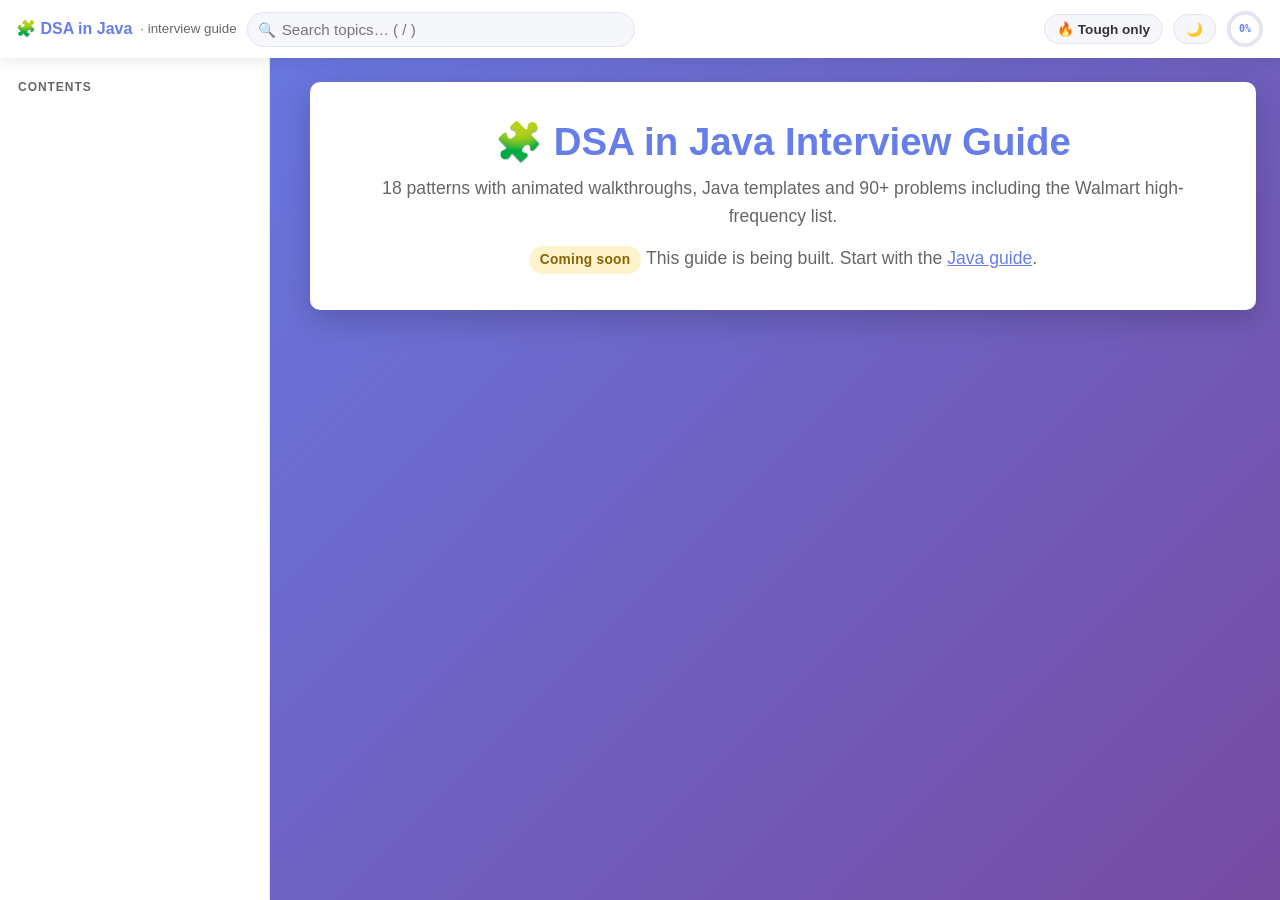
==== dsa.html @ 769eff04 "Add guide engine, design system, hub and Java skeleton Co-Authored-By: Claude Fable 5 <noreply@anthr" ====
<!DOCTYPE html>
<html lang="en">
<head>
<meta charset="UTF-8">
<meta name="viewport" content="width=device-width, initial-scale=1.0">
<title>DSA in Java Interview Guide</title>
<link rel="icon" href="data:image/svg+xml,<svg xmlns='http://www.w3.org/2000/svg' viewBox='0 0 100 100'><text y='.9em' font-size='90'>🧩</text></svg>">
<link rel="stylesheet" href="assets/guide.css">
</head>
<body data-guide="dsa" class="has-sidebar">
<header class="topbar">
  <button id="menu-btn" class="tb-btn menu-btn" type="button" aria-label="Menu">☰</button>
  <a class="brand" href="index.html">🧩 DSA in Java <small>· interview guide</small></a>
  <div class="search"><input id="search" type="search" placeholder="Search topics… ( / )" aria-label="Search"></div>
  <span class="spacer"></span>
  <button id="tough-btn" class="tb-btn tough" type="button" aria-pressed="false" title="Show only Tough topics (t)">🔥 <span class="txt">Tough only</span></button>
  <button id="theme-btn" class="tb-btn" type="button" aria-label="Toggle dark mode">🌙</button>
  <span class="ring-wrap" title="Guide progress"></span>
</header>
<aside class="sidebar"><nav class="toc" aria-label="Table of contents"></nav></aside>
<main class="container">
  <header class="hero">
    <h1>🧩 DSA in Java Interview Guide</h1>
    <p>18 patterns with animated walkthroughs, Java templates and 90+ problems including the Walmart high-frequency list.</p>
    <p style="margin-top:14px"><span class="badge badge-tool">Coming soon</span> This guide is being built. Start with the <a href="java.html">Java guide</a>.</p>
  </header>
</main>
<button class="back-to-top" type="button" aria-label="Back to top">↑</button>
<script src="assets/highlight.js"></script>
<script src="assets/guide.js"></script>
</body>
</html>
---- assets/guide.css ----
/* ==========================================================================
   Interview Prep Guides — shared design system
   Tokens → layout → components → animation fx → dark mode → print
   ========================================================================== */

:root {
  --brand: #667eea;
  --brand2: #764ba2;
  --brand-soft: #f8f9ff;
  --brand-soft2: #eef0ff;
  --bg-grad: linear-gradient(135deg, #667eea 0%, #764ba2 100%);
  --card: #ffffff;
  --card-alt: #f6f7fb;
  --text: #333333;
  --muted: #666666;
  --rule: #e2e5ef;
  --code-bg: #1e1e2e;
  --code-text: #e6e6f0;
  --tough: #e53e3e;
  --tough-soft: #fff5f5;
  --important: #dd6b20;
  --important-soft: #fffaf0;
  --core: #38a169;
  --core-soft: #f0fff4;
  --info: #17a2b8;
  --info-soft: #e8f4f8;
  --warn: #b7791f;
  --warn-soft: #fffbea;
  --shadow: 0 10px 30px rgba(0, 0, 0, 0.18);
  --shadow-sm: 0 4px 12px rgba(0, 0, 0, 0.08);
  --radius: 10px;
  --sidebar-w: 270px;
  --topbar-h: 58px;
  --anim-ms: 350ms;
  --font: 'Segoe UI', -apple-system, BlinkMacSystemFont, Tahoma, Geneva, Verdana, sans-serif;
  --mono: 'JetBrains Mono', 'SF Mono', Menlo, Consolas, monospace;
}

html[data-theme="dark"] {
  --brand-soft: #262a40;
  --brand-soft2: #2d3150;
  --bg-grad: linear-gradient(135deg, #2b2f5a 0%, #3a2452 100%);
  --card: #1f2233;
  --card-alt: #262a3d;
  --text: #e6e6f0;
  --muted: #a8adc4;
  --rule: #363a52;
  --code-bg: #12131c;
  --tough-soft: #3a2224;
  --important-soft: #3a2d1e;
  --core-soft: #1e3328;
  --info-soft: #1d2f36;
  --warn-soft: #36301b;
  --shadow: 0 10px 30px rgba(0, 0, 0, 0.5);
  --shadow-sm: 0 4px 12px rgba(0, 0, 0, 0.35);
}

* { margin: 0; padding: 0; box-sizing: border-box; }
html { scroll-behavior: smooth; scroll-padding-top: calc(var(--topbar-h) + 16px); }
body {
  font-family: var(--font);
  background: var(--bg-grad);
  background-attachment: fixed;
  color: var(--text);
  line-height: 1.6;
  min-height: 100vh;
}
a { color: var(--brand); }
h1, h2, h3, h4 { line-height: 1.25; }
code, pre, kbd { font-family: var(--mono); }
button { font-family: inherit; cursor: pointer; }
:focus-visible { outline: 3px solid #ffc220; outline-offset: 2px; }

/* --------------------------------------------------------------------------
   Layout
   -------------------------------------------------------------------------- */
.topbar {
  position: fixed; inset: 0 0 auto 0; height: var(--topbar-h); z-index: 50;
  display: flex; align-items: center; gap: 10px; padding: 0 16px;
  background: var(--card); box-shadow: var(--shadow-sm);
}
.topbar .brand { display: flex; align-items: center; gap: 8px; font-weight: 700; color: var(--brand); text-decoration: none; white-space: nowrap; }
.topbar .brand small { color: var(--muted); font-weight: 500; }
.topbar .search { flex: 1; max-width: 420px; position: relative; }
.topbar .search input {
  width: 100%; padding: 8px 12px 8px 34px; border: 1px solid var(--rule); border-radius: 20px;
  background: var(--card-alt); color: var(--text); font-size: 0.95em;
}
.topbar .search::before { content: "🔍"; position: absolute; left: 11px; top: 7px; font-size: 0.9em; opacity: 0.7; }
.topbar .spacer { flex: 1; }
.tb-btn {
  border: 1px solid var(--rule); background: var(--card-alt); color: var(--text);
  padding: 6px 12px; border-radius: 20px; font-size: 0.85em; font-weight: 600; white-space: nowrap;
  transition: all .2s;
}
.tb-btn:hover { border-color: var(--brand); color: var(--brand); }
.tb-btn[aria-pressed="true"] { background: var(--brand); border-color: var(--brand); color: #fff; }
.tb-btn.tough[aria-pressed="true"] { background: var(--tough); border-color: var(--tough); }
.menu-btn { display: none; }

.sidebar {
  position: fixed; top: var(--topbar-h); left: 0; bottom: 0; width: var(--sidebar-w); z-index: 40;
  background: var(--card); border-right: 1px solid var(--rule); overflow-y: auto; padding: 16px 0 40px;
}
.toc h4 { padding: 6px 18px; font-size: .75em; letter-spacing: .08em; text-transform: uppercase; color: var(--muted); }
.toc ul { list-style: none; }
.toc > ul > li > a { font-weight: 600; }
.toc a {
  display: flex; align-items: center; gap: 8px; padding: 6px 18px; color: var(--text); text-decoration: none;
  font-size: .9em; border-left: 3px solid transparent; transition: all .15s;
}
.toc ul ul a { padding-left: 32px; font-size: .84em; color: var(--muted); }
.toc a:hover { background: var(--brand-soft); color: var(--brand); }
.toc a.active { border-left-color: var(--brand); color: var(--brand); background: var(--brand-soft); }
.toc a .dot { width: 7px; height: 7px; border-radius: 50%; background: var(--tough); flex: none; }
.toc a .tick { display: none; margin-left: auto; color: var(--core); font-size: .85em; }
.toc a.done .tick { display: inline; }
.toc a.done { text-decoration: line-through; opacity: .7; }

.container { max-width: 1100px; margin: 0 auto; padding: calc(var(--topbar-h) + 24px) 24px 60px; }
body.has-sidebar .container { margin-left: var(--sidebar-w); max-width: calc(1100px + var(--sidebar-w)); padding-left: 40px; }

header.hero, .section, .panel {
  background: var(--card); padding: 36px 40px; border-radius: var(--radius);
  margin-bottom: 28px; box-shadow: var(--shadow);
}
header.hero { text-align: center; }
header.hero h1 { color: var(--brand); font-size: 2.4em; margin-bottom: 8px; }
header.hero p { color: var(--muted); font-size: 1.1em; }
header.hero .hero-meta { display: flex; justify-content: center; gap: 20px; flex-wrap: wrap; margin-top: 18px; font-size: .9em; color: var(--muted); }
header.hero .legend { display: inline-flex; gap: 8px; align-items: center; }

.section > h2 { color: var(--brand); border-bottom: 3px solid var(--brand); padding-bottom: 12px; margin-bottom: 8px; font-size: 1.7em; display: flex; align-items: center; gap: 12px; flex-wrap: wrap; }
.section > h2 .count { margin-left: auto; font-size: .55em; font-weight: 500; color: var(--muted); }
.section > .intro { color: var(--muted); margin-bottom: 26px; font-size: 1.02em; }
.section-empty { display: none; color: var(--muted); font-style: italic; padding: 12px 0; }
.section.is-empty .section-empty { display: block; }

/* --------------------------------------------------------------------------
   Badges, notes, callouts, tables
   -------------------------------------------------------------------------- */
.badge { display: inline-block; padding: 3px 11px; border-radius: 20px; font-size: .78em; font-weight: 700; letter-spacing: .02em; white-space: nowrap; }
.badge-tough { background: var(--tough); color: #fff; }
.badge-important { background: var(--important); color: #fff; }
.badge-core { background: var(--core); color: #fff; }
.badge-concept { background: #e7f3ff; color: #0056b3; }
.badge-tool { background: #fff3cd; color: #856404; }
.badge-pattern { background: #e2e3e5; color: #383d41; }
.badge-code { background: #e9e3ff; color: #4b2ca3; }
.badge-easy { background: #d4f5e3; color: #1f7a4d; }
.badge-medium { background: #fdebc8; color: #8a5a00; }
.badge-hard { background: #fbd5d5; color: #b3261e; }
html[data-theme="dark"] .badge-concept { background: #1e3a5c; color: #9cc8ff; }
html[data-theme="dark"] .badge-tool { background: #4a3d12; color: #ffd870; }
html[data-theme="dark"] .badge-pattern { background: #3a3d45; color: #d0d3da; }
html[data-theme="dark"] .badge-code { background: #322a5a; color: #c9b8ff; }
html[data-theme="dark"] .badge-easy { background: #1e4030; color: #7fdcaa; }
html[data-theme="dark"] .badge-medium { background: #4a3a15; color: #ffcf70; }
html[data-theme="dark"] .badge-hard { background: #4a2020; color: #ff9a9a; }
.stars { color: #f6ad3c; letter-spacing: 1px; font-size: .85em; }
.stars .off { color: var(--rule); }

.example, .note, .why, .pitfalls, .followups, .explain {
  padding: 14px 16px; margin: 16px 0; border-radius: 6px; border-left: 4px solid var(--info); background: var(--info-soft);
}
.example strong { color: var(--info); }
.why { border-left-color: var(--brand2); background: var(--brand-soft); }
.why b { color: var(--brand2); }
.note-version { border-left-color: var(--warn); background: var(--warn-soft); }
.note-next { border-left-color: var(--core); background: var(--core-soft); }
.pitfalls { border-left-color: var(--tough); background: var(--tough-soft); }
.followups { border-left-color: var(--important); background: var(--important-soft); }
.pitfalls h4, .followups h4, .note h4 { margin-bottom: 6px; font-size: .95em; }
.pitfalls ul, .followups ul, .note ul, .example ul, .explanation ul { padding-left: 22px; margin: 6px 0; }
.explanation { color: var(--text); font-size: 1.03em; line-height: 1.75; margin: 12px 0; }
.explanation p + p { margin-top: 10px; }
.analogy { font-style: italic; color: var(--muted); }
.kv { display: grid; grid-template-columns: max-content 1fr; gap: 6px 14px; margin: 12px 0; font-size: .95em; }
.kv b { color: var(--brand); }

.pro-list, .con-list { list-style: none; padding-left: 4px; margin: 8px 0; }
.pro-list li::before { content: "✓ "; color: var(--core); font-weight: 700; }
.con-list li::before { content: "✗ "; color: var(--tough); font-weight: 700; }
.pros { color: var(--core); font-weight: 700; margin-top: 10px; }
.cons { color: var(--tough); font-weight: 700; margin-top: 10px; }

.tools-comparison { margin: 16px 0; overflow-x: auto; }
.tools-comparison table, table.cmp { width: 100%; border-collapse: collapse; font-size: .93em; }
.tools-comparison th, table.cmp th { background: var(--brand); color: #fff; padding: 10px 12px; text-align: left; font-weight: 600; }
.tools-comparison td, table.cmp td { padding: 9px 12px; border-bottom: 1px solid var(--rule); vertical-align: top; }
.tools-comparison tr:hover td, table.cmp tr:hover td { background: var(--brand-soft); }
table.cmp code, .tools-comparison code { font-size: .9em; background: var(--card-alt); padding: 1px 5px; border-radius: 3px; }

kbd { background: var(--card-alt); border: 1px solid var(--rule); border-bottom-width: 2px; border-radius: 4px; padding: 1px 6px; font-size: .85em; }
p code, li code, td code, .explanation code { background: var(--card-alt); padding: 1px 5px; border-radius: 3px; font-size: .9em; }

/* --------------------------------------------------------------------------
   Term card v2
   -------------------------------------------------------------------------- */
.term-card {
  margin-bottom: 18px; border-left: 4px solid var(--brand); background: var(--brand-soft);
  border-radius: 6px; transition: box-shadow .25s, background .25s;
}
.term-card:hover { box-shadow: 0 5px 15px rgba(102, 126, 234, .15); }
.term-card[data-level="tough"] { border-left: 5px solid var(--tough); }
.term-card[data-level="tough"] > .term-head { background: linear-gradient(90deg, var(--tough-soft), transparent 60%); }
.term-card[data-level="important"] { border-left-color: var(--important); }
.term-head {
  display: flex; align-items: center; gap: 10px; flex-wrap: wrap; padding: 16px 20px; cursor: pointer; user-select: none;
  border-radius: 0 6px 6px 0;
}
.term-head h3 { color: var(--brand); font-size: 1.15em; margin-right: auto; }
.term-card[data-level="tough"] .term-head h3 { color: var(--tough); }
.term-head .toggle { font-size: 1.2em; color: var(--brand); transition: transform var(--anim-ms); }
.term-card.open .term-head .toggle { transform: rotate(180deg); }
.term-head .done { display: inline-flex; align-items: center; gap: 5px; font-size: .8em; color: var(--muted); cursor: pointer; }
.term-body { max-height: 0; overflow: hidden; transition: max-height var(--anim-ms) ease; }
.term-card.open .term-body { overflow: visible; }
.term-body > .inner { padding: 4px 22px 22px; }
.term-card.is-hidden { display: none; }

/* --------------------------------------------------------------------------
   Code blocks + highlighting
   -------------------------------------------------------------------------- */
pre.code {
  position: relative; background: var(--code-bg); color: var(--code-text); padding: 16px 18px; border-radius: 8px;
  overflow-x: auto; font-size: .87em; line-height: 1.55; margin: 14px 0; tab-size: 4;
}
pre.code code { font-family: var(--mono); }
pre.code .copy {
  position: absolute; top: 8px; right: 8px; background: rgba(255, 255, 255, .1); color: #ccd; border: 0; border-radius: 4px;
  padding: 3px 9px; font-size: .78em; opacity: 0; transition: opacity .2s;
}
pre.code:hover .copy, pre.code .copy:focus { opacity: 1; }
pre.code .copy.ok { background: var(--core); color: #fff; }
.tk-kw { color: #c792ea; font-weight: 600; }
.tk-ty { color: #82aaff; }
.tk-str { color: #c3e88d; }
.tk-cm { color: #7a7f9a; font-style: italic; }
.tk-an { color: #ffcb6b; }
.tk-num { color: #f78c6c; }
.tk-fn { color: #82d9f5; }
pre.code mark { background: #4b3a13; color: #ffd166; padding: 0 3px; border-radius: 2px; }
pre.code .ln { display: block; padding: 0 6px; margin: 0 -6px; border-left: 3px solid transparent; transition: background .25s; }
pre.code .ln.is-active { background: rgba(102, 126, 234, .25); border-left-color: var(--brand); }
pre.code .ln.is-dim { opacity: .45; }

/* --------------------------------------------------------------------------
   Animation figure
   -------------------------------------------------------------------------- */
.anim { margin: 18px 0; background: var(--card-alt); border: 1px solid var(--rule); border-radius: 8px; overflow: hidden; }
.anim:focus-within, .anim:focus { border-color: var(--brand); }
.anim svg { display: block; width: 100%; height: auto; max-height: 460px; }
.anim svg text { font-family: var(--font); fill: var(--text); }
.anim svg .lbl-light { fill: #fff; }
.anim svg .lbl-muted { fill: var(--muted); }
.anim svg .box { fill: var(--brand); stroke: none; }
.anim svg .box2 { fill: var(--brand2); }
.anim svg .box-ok { fill: #28a745; }
.anim svg .box-bad { fill: #dc3545; }
.anim svg .box-warn { fill: #f0ad1e; }
.anim svg .box-off { fill: #bfc4d6; }
.anim svg .wire { stroke: var(--muted); stroke-width: 2; fill: none; }
.anim svg .wire-ok { stroke: #28a745; stroke-width: 2.5; fill: none; }
.anim svg .wire-bad { stroke: #dc3545; stroke-width: 2.5; fill: none; }
.anim svg .wire-brand { stroke: var(--brand); stroke-width: 2.5; fill: none; }
.anim svg .cell { fill: var(--card); stroke: var(--muted); stroke-width: 1.5; }
.anim svg .cell-hi { fill: #ffe9a8; stroke: #d9a300; stroke-width: 2; }
.anim svg .cell-ok { fill: #c9f2d9; stroke: #28a745; stroke-width: 2; }
.anim svg .cell-bad { fill: #f9d0d0; stroke: #dc3545; stroke-width: 2; }
html[data-theme="dark"] .anim svg .cell-hi { fill: #5a4a10; }
html[data-theme="dark"] .anim svg .cell-ok { fill: #1f4a30; }
html[data-theme="dark"] .anim svg .cell-bad { fill: #4a2020; }

.anim [data-step] { transition: opacity var(--anim-ms) ease, transform var(--anim-ms) ease; }
.anim [data-step].is-off { opacity: 0; pointer-events: none; }
.anim [data-step].is-on { opacity: 1; }
.anim [data-fx="slide-x"].is-off { transform: translateX(-24px); }
.anim [data-fx="slide-y"].is-off { transform: translateY(-16px); }
.anim [data-fx="pulse"].is-on { animation: anim-pulse .9s ease-in-out 2; transform-box: fill-box; transform-origin: center; }
.anim [data-fx="highlight"].is-on { animation: anim-flash 1.2s ease-in-out 1; }
.anim [data-fx="draw"] { stroke-dasharray: 1000; stroke-dashoffset: 1000; transition: stroke-dashoffset .8s ease, opacity .1s; }
.anim [data-fx="draw"].is-on { stroke-dashoffset: 0; }
.anim [data-move] { transition: transform .55s cubic-bezier(.4, 0, .2, 1); }
@keyframes anim-pulse { 0%, 100% { transform: scale(1); } 50% { transform: scale(1.08); } }
@keyframes anim-flash { 0%, 100% { filter: none; } 30%, 70% { filter: drop-shadow(0 0 8px #ffc220); } }

.anim-captions { padding: 10px 16px 4px; min-height: 44px; font-size: .95em; }
.anim-captions p { display: none; margin: 0; }
.anim-captions p.is-on { display: block; animation: cap-in .3s ease; }
@keyframes cap-in { from { opacity: 0; transform: translateY(4px); } to { opacity: 1; transform: none; } }
.anim-controls { display: flex; align-items: center; gap: 6px; padding: 8px 12px 12px; flex-wrap: wrap; }
.anim-controls button {
  border: 1px solid var(--rule); background: var(--card); color: var(--text); border-radius: 6px; padding: 4px 10px; font-size: .9em;
  transition: all .15s;
}
.anim-controls button:hover { border-color: var(--brand); color: var(--brand); }
.anim-controls button.play { background: var(--brand); color: #fff; border-color: var(--brand); min-width: 60px; }
.anim-controls .stepinfo { font-size: .8em; color: var(--muted); margin-left: auto; font-family: var(--mono); }
.anim-controls select { border: 1px solid var(--rule); background: var(--card); color: var(--text); border-radius: 6px; padding: 3px 6px; font-size: .85em; }
.anim-controls .bar { flex-basis: 100%; height: 4px; background: var(--rule); border-radius: 2px; overflow: hidden; }
.anim-controls .bar i { display: block; height: 100%; background: var(--brand); width: 0; transition: width .3s; }
.anim-title { padding: 10px 16px 0; font-weight: 600; color: var(--brand); font-size: .9em; }

/* --------------------------------------------------------------------------
   Code walkthrough
   -------------------------------------------------------------------------- */
.walk { margin: 18px 0; border: 1px solid var(--rule); border-radius: 8px; background: var(--card-alt); overflow: hidden; }
.walk-grid { display: grid; grid-template-columns: minmax(0, 3fr) minmax(200px, 2fr); gap: 0; }
.walk-grid.no-state { grid-template-columns: 1fr; }
.walk pre.code { margin: 0; border-radius: 0; max-height: 440px; overflow: auto; }
.walk-state { padding: 14px; border-left: 1px solid var(--rule); font-size: .85em; overflow: auto; }
.walk-state h5 { font-size: .75em; text-transform: uppercase; letter-spacing: .08em; color: var(--muted); margin: 6px 0 4px; }
.walk-state .stack { display: flex; flex-direction: column-reverse; gap: 3px; }
.walk-state .stack span, .walk-state .heap span { display: inline-block; background: var(--card); border: 1px solid var(--rule); border-radius: 4px; padding: 3px 8px; font-family: var(--mono); }
.walk-state .stack span:last-child { border-color: var(--brand); background: var(--brand-soft); }
.walk-state .heap { display: flex; flex-wrap: wrap; gap: 5px; }
.walk-state .heap span b { color: var(--brand); font-weight: 600; }
.walk-state .heap span.changed { animation: chip-pulse .8s ease; border-color: var(--important); }
@keyframes chip-pulse { 0% { background: var(--important-soft); transform: scale(1.06); } 100% { background: var(--card); transform: none; } }
.walk-state table.grid { border-collapse: collapse; margin-top: 4px; }
.walk-state table.grid td { border: 1px solid var(--rule); min-width: 26px; height: 26px; text-align: center; font-family: var(--mono); font-size: .85em; }
.walk-state table.grid td.hi { background: #ffe9a8; color: #333; font-weight: 700; }
.walk-state table.grid td.ok { background: #c9f2d9; color: #333; }
.walk-state .msg { color: var(--muted); font-style: italic; }
.walk-steps { display: none; }
.walk .anim-captions { border-top: 1px solid var(--rule); }

/* --------------------------------------------------------------------------
   Quiz
   -------------------------------------------------------------------------- */
.quiz { margin: 26px 0 8px; padding: 22px 24px; background: var(--card-alt); border: 1px solid var(--rule); border-radius: var(--radius); }
.quiz-head { display: flex; align-items: center; gap: 12px; flex-wrap: wrap; margin-bottom: 14px; }
.quiz-head h3 { color: var(--brand); font-size: 1.15em; margin-right: auto; }
.score { font-family: var(--mono); font-size: .85em; background: var(--brand); color: #fff; padding: 3px 10px; border-radius: 12px; }
.q { padding: 14px 0; border-top: 1px solid var(--rule); }
.q-text { font-weight: 600; margin-bottom: 8px; }
.q label { display: flex; gap: 10px; align-items: flex-start; padding: 7px 10px; border-radius: 6px; cursor: pointer; transition: background .15s; margin: 2px 0; }
.q label:hover { background: var(--brand-soft); }
.q input { margin-top: 5px; }
.q.locked label { cursor: default; }
.q label.is-correct { background: var(--core-soft); outline: 2px solid var(--core); animation: pop .35s ease; }
.q label.is-wrong { background: var(--tough-soft); outline: 2px solid var(--tough); animation: shake .4s ease; }
.q-explain { display: none; margin-top: 10px; padding: 12px 14px; background: var(--card); border-left: 4px solid var(--core); border-radius: 6px; font-size: .95em; }
.q.locked .q-explain { display: block; animation: cap-in .3s ease; }
@keyframes pop { 0% { transform: scale(.97); } 60% { transform: scale(1.02); } 100% { transform: none; } }
@keyframes shake { 0%, 100% { transform: translateX(0); } 25% { transform: translateX(-5px); } 75% { transform: translateX(5px); } }
.quiz-foot { display: flex; align-items: center; gap: 12px; margin-top: 12px; }
.btn { border: 1px solid var(--brand); background: transparent; color: var(--brand); padding: 6px 14px; border-radius: 20px; font-size: .85em; font-weight: 600; transition: all .15s; }
.btn:hover { background: var(--brand); color: #fff; }
.btn.solid { background: var(--brand); color: #fff; }

/* --------------------------------------------------------------------------
   Problem card
   -------------------------------------------------------------------------- */
.problem { margin-bottom: 18px; border: 1px solid var(--rule); border-left: 4px solid var(--brand2); border-radius: 6px; background: var(--card); }
.problem[data-level="tough"], .problem[data-diff="hard"] { border-left-color: var(--tough); }
.problem > header { display: flex; align-items: center; gap: 10px; flex-wrap: wrap; padding: 14px 18px; cursor: pointer; }
.problem > header h4 { font-size: 1.05em; color: var(--brand2); margin-right: auto; }
.problem > header .hifreq { color: #f6ad3c; font-size: .9em; }
.problem > header .toggle { color: var(--muted); transition: transform var(--anim-ms); }
.problem.open > header .toggle { transform: rotate(180deg); }
.problem .pbody { display: none; padding: 0 18px 18px; }
.problem.open .pbody { display: block; animation: cap-in .25s ease; }
.problem .meta { display: flex; gap: 14px; flex-wrap: wrap; font-size: .85em; color: var(--muted); margin: 8px 0 12px; }
.problem .meta b { color: var(--text); }
.problem .lc { font-size: .85em; }
.problem details { margin: 8px 0; border: 1px solid var(--rule); border-radius: 6px; background: var(--card-alt); }
.problem details summary { padding: 8px 12px; cursor: pointer; font-weight: 600; color: var(--brand); list-style: none; }
.problem details summary::before { content: "▸ "; }
.problem details[open] summary::before { content: "▾ "; }
.problem details > div { padding: 4px 14px 12px; }
.problem details.solution summary { color: var(--core); }
.problem .done { display: inline-flex; gap: 5px; align-items: center; font-size: .85em; color: var(--muted); }
.problem.is-hidden { display: none; }

/* --------------------------------------------------------------------------
   Progress ring, reveal, misc UI
   -------------------------------------------------------------------------- */
.ring { width: 38px; height: 38px; transform: rotate(-90deg); }
.ring circle { fill: none; stroke-width: 4; }
.ring .track { stroke: var(--rule); }
.ring .fill { stroke: var(--brand); stroke-linecap: round; transition: stroke-dashoffset .8s ease; }
.ring-wrap { position: relative; display: inline-flex; align-items: center; justify-content: center; }
.ring-wrap .pct { position: absolute; font-size: .62em; font-weight: 700; color: var(--brand); font-family: var(--mono); }
.ring-wrap.lg .ring { width: 96px; height: 96px; }
.ring-wrap.lg .ring circle { stroke-width: 7; }
.ring-wrap.lg .pct { font-size: 1.1em; }

.reveal { opacity: 0; transform: translateY(16px); transition: opacity .5s ease, transform .5s ease; }
.reveal.in { opacity: 1; transform: none; }
.badge-tough.flash { animation: badge-pulse .9s ease 1; }
@keyframes badge-pulse { 0%, 100% { transform: scale(1); } 50% { transform: scale(1.18); box-shadow: 0 0 0 6px rgba(229, 62, 62, .25); } }

.back-to-top {
  position: fixed; bottom: 22px; right: 22px; width: 46px; height: 46px; border-radius: 50%; background: var(--brand); color: #fff;
  display: none; align-items: center; justify-content: center; font-size: 1.3em; box-shadow: var(--shadow-sm); z-index: 45; border: 0;
  transition: transform .2s, background .2s;
}
.back-to-top.show { display: flex; }
.back-to-top:hover { background: var(--brand2); transform: translateY(-4px); }

.filter-chips { display: flex; gap: 8px; flex-wrap: wrap; margin: 4px 0 0; }
.chip { border: 1px solid var(--rule); background: var(--card); color: var(--muted); padding: 4px 12px; border-radius: 20px; font-size: .8em; font-weight: 600; }
.chip[aria-pressed="true"] { background: var(--brand); color: #fff; border-color: var(--brand); }
.chip[data-level="tough"][aria-pressed="true"] { background: var(--tough); border-color: var(--tough); }

.shortcuts-sheet { position: fixed; inset: 0; background: rgba(0, 0, 0, .55); z-index: 100; display: none; align-items: center; justify-content: center; }
.shortcuts-sheet.show { display: flex; }
.shortcuts-sheet .panel { max-width: 420px; width: 92%; margin: 0; }
.shortcuts-sheet table { width: 100%; border-collapse: collapse; }
.shortcuts-sheet td { padding: 6px 4px; border-bottom: 1px solid var(--rule); }

.settings-menu { position: relative; }
.settings-menu .dropdown { display: none; position: absolute; right: 0; top: 40px; background: var(--card); border: 1px solid var(--rule); border-radius: 8px; box-shadow: var(--shadow); min-width: 200px; padding: 6px; z-index: 60; }
.settings-menu.open .dropdown { display: block; }
.settings-menu .dropdown button { display: block; width: 100%; text-align: left; background: none; border: 0; padding: 8px 10px; border-radius: 6px; color: var(--text); font-size: .9em; }
.settings-menu .dropdown button:hover { background: var(--brand-soft); }

.tabs { display: flex; gap: 6px; border-bottom: 2px solid var(--rule); margin-bottom: 18px; flex-wrap: wrap; }
.tabs button { background: none; border: 0; padding: 10px 16px; font-weight: 600; color: var(--muted); border-bottom: 3px solid transparent; margin-bottom: -2px; }
.tabs button[aria-selected="true"] { color: var(--brand); border-bottom-color: var(--brand); }
.tab-panel { display: none; }
.tab-panel.active { display: block; }

.timeline { list-style: none; border-left: 3px solid var(--brand); margin: 14px 0 14px 8px; padding-left: 20px; }
.timeline li { position: relative; margin-bottom: 12px; }
.timeline li::before { content: ""; position: absolute; left: -27px; top: 6px; width: 11px; height: 11px; border-radius: 50%; background: var(--brand); border: 2px solid var(--card); }
.timeline li b { color: var(--brand); }

.grid-2 { display: grid; grid-template-columns: 1fr 1fr; gap: 16px; }
.grid-3 { display: grid; grid-template-columns: repeat(3, 1fr); gap: 16px; }
.mini { background: var(--card-alt); border: 1px solid var(--rule); border-radius: 8px; padding: 14px 16px; }
.mini h4 { color: var(--brand); margin-bottom: 6px; }

footer.foot { text-align: center; padding: 20px; color: #fff; opacity: .9; }
footer.foot a { color: #fff; }

/* --------------------------------------------------------------------------
   Hub (index)
   -------------------------------------------------------------------------- */
.hub-grid { display: grid; grid-template-columns: repeat(auto-fit, minmax(240px, 1fr)); gap: 20px; }
.hub-card { display: block; text-decoration: none; color: var(--text); background: var(--card); border-radius: var(--radius); padding: 24px; box-shadow: var(--shadow); transition: transform .2s, box-shadow .2s; border-top: 5px solid var(--brand); }
.hub-card:hover { transform: translateY(-4px); }
.hub-card .icon { font-size: 2em; }
.hub-card h3 { color: var(--brand); margin: 8px 0 4px; }
.hub-card p { color: var(--muted); font-size: .92em; min-height: 3.6em; }
.hub-card .hub-foot { display: flex; align-items: center; justify-content: space-between; margin-top: 14px; font-size: .85em; color: var(--muted); }
.hub-overall { display: flex; align-items: center; gap: 24px; flex-wrap: wrap; }

/* --------------------------------------------------------------------------
   Responsive
   -------------------------------------------------------------------------- */
@media (max-width: 960px) {
  .sidebar { transform: translateX(-100%); transition: transform .25s; box-shadow: var(--shadow); }
  body.sidebar-open .sidebar { transform: none; }
  body.has-sidebar .container { margin-left: 0; padding-left: 16px; max-width: 1100px; }
  .menu-btn { display: inline-block; }
  .topbar .search { max-width: none; }
  .walk-grid { grid-template-columns: 1fr; }
  .walk-state { border-left: 0; border-top: 1px solid var(--rule); }
  .grid-2, .grid-3 { grid-template-columns: 1fr; }
}
@media (max-width: 640px) {
  .container { padding-left: 10px; padding-right: 10px; }
  header.hero, .section, .panel { padding: 20px 16px; }
  header.hero h1 { font-size: 1.7em; }
  .term-head { padding: 12px 14px; }
  .term-body > .inner { padding: 4px 14px 16px; }
  .topbar .brand small, .tb-btn .txt { display: none; }
  .tools-comparison { font-size: .85em; }
}

/* --------------------------------------------------------------------------
   Reduced motion
   -------------------------------------------------------------------------- */
@media (prefers-reduced-motion: reduce) {
  html { scroll-behavior: auto; }
  *, *::before, *::after { animation-duration: 0s !important; transition-duration: 0s !important; }
  .reveal { opacity: 1; transform: none; }
}
html[data-motion="reduce"] *, html[data-motion="reduce"] *::before, html[data-motion="reduce"] *::after { animation-duration: 0s !important; transition-duration: 0s !important; }

/* --------------------------------------------------------------------------
   Print
   -------------------------------------------------------------------------- */
@media print {
  body { background: #fff; color: #000; }
  .topbar, .sidebar, .back-to-top, .anim-controls, .copy, .filter-chips, .quiz-foot, .shortcuts-sheet, .term-head .done, .problem .done { display: none !important; }
  body.has-sidebar .container { margin-left: 0; padding-top: 0; }
  header.hero, .section, .panel { box-shadow: none; border: 1px solid #ccc; break-inside: avoid; }
  .term-card, .problem, .q { break-inside: avoid; }
  .term-card.is-hidden, .problem.is-hidden { display: block !important; }
  .term-body { max-height: none !important; overflow: visible !important; }
  .problem .pbody { display: block !important; }
  .problem details { display: block; } .problem details > div { display: block; }
  .anim [data-step] { opacity: 1 !important; transform: none !important; }
  .anim [data-step].print-hide { display: none; }
  .anim-captions p { display: block !important; }
  .q-explain { display: block !important; }
  .q label { page-break-inside: avoid; }
  .q label.answer { outline: 2px solid #38a169; }
  .reveal { opacity: 1; transform: none; }
  pre.code { white-space: pre-wrap; word-break: break-word; background: #f4f4f8; color: #111; border: 1px solid #ccc; }
  .tk-kw { color: #7a1fa2; } .tk-ty { color: #1a55c4; } .tk-str { color: #2e7d32; } .tk-cm { color: #777; } .tk-an { color: #b26a00; } .tk-num { color: #c2410c; }
}
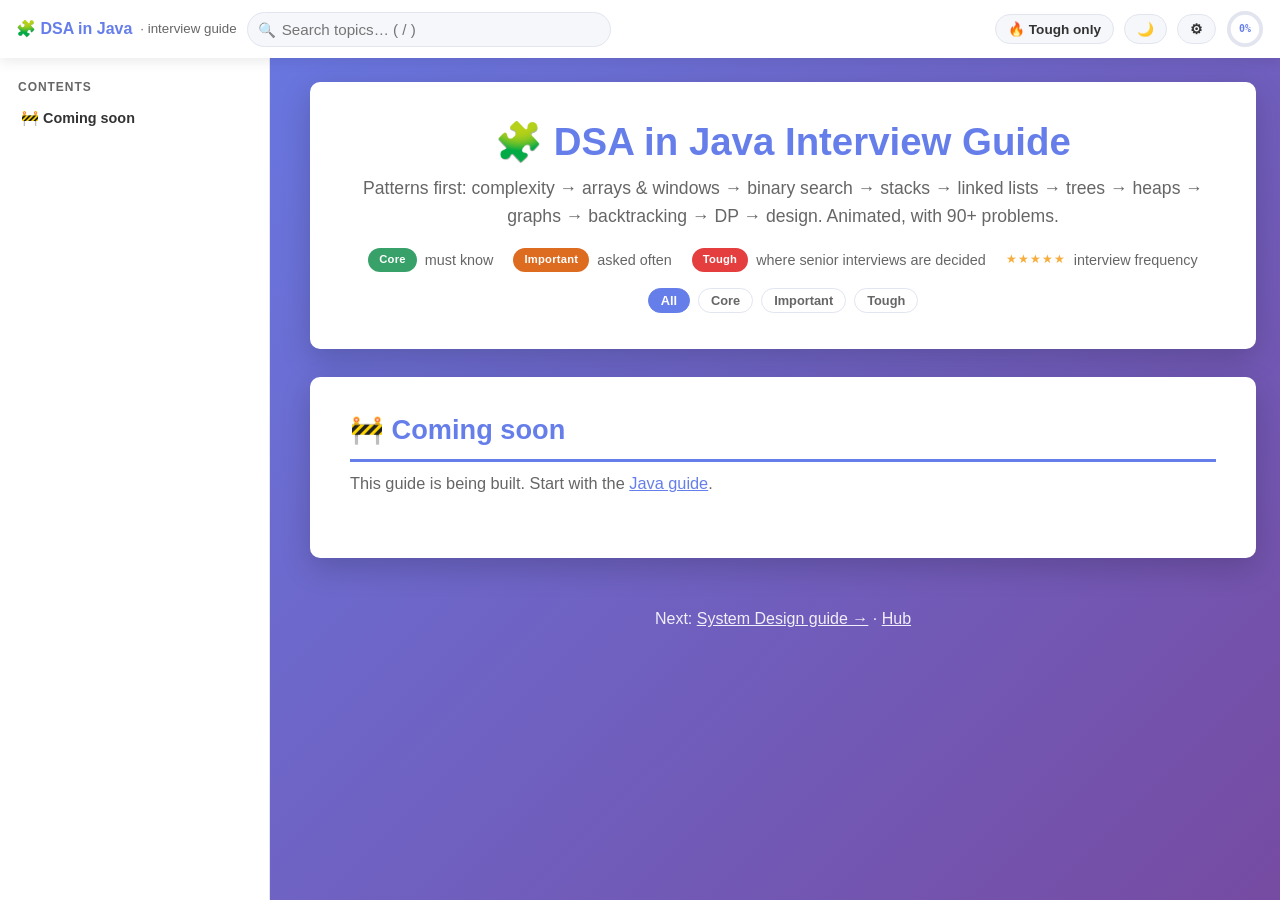
==== commit 25b6056b: "Add full Java 17 guide content and page shells for other guides - java.html: 13 sections, 138 term-c" ====
--- a/dsa.html
+++ b/dsa.html
@@ -8,6 +8,21 @@
 <link rel="stylesheet" href="assets/guide.css">
 </head>
 <body data-guide="dsa" class="has-sidebar">
+
+<svg width="0" height="0" style="position:absolute" aria-hidden="true">
+  <defs>
+    <marker id="arrow" markerWidth="10" markerHeight="10" refX="8" refY="3" orient="auto" markerUnits="strokeWidth"><path d="M0,0 L0,6 L9,3 z" fill="context-stroke"/></marker>
+    <marker id="arrow-brand" markerWidth="10" markerHeight="10" refX="8" refY="3" orient="auto"><path d="M0,0 L0,6 L9,3 z" fill="#667eea"/></marker>
+    <marker id="arrow-ok" markerWidth="10" markerHeight="10" refX="8" refY="3" orient="auto"><path d="M0,0 L0,6 L9,3 z" fill="#28a745"/></marker>
+    <marker id="arrow-bad" markerWidth="10" markerHeight="10" refX="8" refY="3" orient="auto"><path d="M0,0 L0,6 L9,3 z" fill="#dc3545"/></marker>
+    <marker id="arrow-muted" markerWidth="10" markerHeight="10" refX="8" refY="3" orient="auto"><path d="M0,0 L0,6 L9,3 z" fill="#888"/></marker>
+    <symbol id="server" viewBox="0 0 60 60"><rect x="6" y="8" width="48" height="44" rx="6" fill="#667eea"/><rect x="14" y="18" width="32" height="5" rx="2" fill="#fff" opacity=".8"/><rect x="14" y="28" width="32" height="5" rx="2" fill="#fff" opacity=".6"/><rect x="14" y="38" width="20" height="5" rx="2" fill="#fff" opacity=".4"/></symbol>
+    <symbol id="db" viewBox="0 0 60 60"><ellipse cx="30" cy="14" rx="22" ry="8" fill="#764ba2"/><path d="M8 14 v30 a22 8 0 0 0 44 0 v-30" fill="#764ba2"/><ellipse cx="30" cy="14" rx="22" ry="8" fill="#9b7bc9"/></symbol>
+    <symbol id="user" viewBox="0 0 60 60"><circle cx="30" cy="20" r="11" fill="#28a745"/><path d="M10 54 a20 16 0 0 1 40 0 z" fill="#28a745"/></symbol>
+    <symbol id="cache" viewBox="0 0 60 60"><rect x="6" y="12" width="48" height="36" rx="6" fill="#f0ad1e"/><text x="30" y="36" font-size="14" text-anchor="middle" fill="#fff" font-weight="bold">⚡</text></symbol>
+  </defs>
+</svg>
+
 <header class="topbar">
   <button id="menu-btn" class="tb-btn menu-btn" type="button" aria-label="Menu">☰</button>
   <a class="brand" href="index.html">🧩 DSA in Java <small>· interview guide</small></a>
@@ -15,17 +30,64 @@
   <span class="spacer"></span>
   <button id="tough-btn" class="tb-btn tough" type="button" aria-pressed="false" title="Show only Tough topics (t)">🔥 <span class="txt">Tough only</span></button>
   <button id="theme-btn" class="tb-btn" type="button" aria-label="Toggle dark mode">🌙</button>
+  <div class="settings-menu">
+    <button class="tb-btn" type="button" aria-label="Settings">⚙</button>
+    <div class="dropdown">
+      <button type="button" data-act="expand">Expand all cards</button>
+      <button type="button" data-act="collapse">Collapse all cards</button>
+      <button type="button" data-act="export">Export progress (JSON)</button>
+      <button type="button" data-act="import">Import progress</button>
+      <button type="button" data-act="motion">Toggle reduced motion</button>
+      <button type="button" data-act="shortcuts">Keyboard shortcuts</button>
+      <button type="button" data-act="reset">Reset this guide's progress</button>
+    </div>
+  </div>
   <span class="ring-wrap" title="Guide progress"></span>
 </header>
+
 <aside class="sidebar"><nav class="toc" aria-label="Table of contents"></nav></aside>
+
 <main class="container">
   <header class="hero">
     <h1>🧩 DSA in Java Interview Guide</h1>
-    <p>18 patterns with animated walkthroughs, Java templates and 90+ problems including the Walmart high-frequency list.</p>
-    <p style="margin-top:14px"><span class="badge badge-tool">Coming soon</span> This guide is being built. Start with the <a href="java.html">Java guide</a>.</p>
+    <p>Patterns first: complexity → arrays &amp; windows → binary search → stacks → linked lists → trees → heaps → graphs → backtracking → DP → design. Animated, with 90+ problems.</p>
+    <div class="hero-meta">
+      <span class="legend"><span class="badge badge-core">Core</span> must know</span>
+      <span class="legend"><span class="badge badge-important">Important</span> asked often</span>
+      <span class="legend"><span class="badge badge-tough">Tough</span> where senior interviews are decided</span>
+      <span class="legend"><span class="stars">★★★★★</span> interview frequency</span>
+    </div>
+    <div class="filter-chips" style="justify-content:center;margin-top:16px">
+      <button class="chip" type="button" data-level="all" aria-pressed="true">All</button>
+      <button class="chip" type="button" data-level="core" aria-pressed="false">Core</button>
+      <button class="chip" type="button" data-level="important" aria-pressed="false">Important</button>
+      <button class="chip" type="button" data-level="tough" aria-pressed="false">Tough</button>
+    </div>
   </header>
+
+  <!-- CONTENT START -->
+  <section class="section" id="s-soon"><h2>🚧 Coming soon</h2><p class="intro">This guide is being built. Start with the <a href="java.html">Java guide</a>.</p></section>
+  <!-- CONTENT END -->
+  <footer class="foot"><p>Next: <a href="system-design.html">System Design guide →</a> · <a href="index.html">Hub</a></p></footer>
 </main>
+
 <button class="back-to-top" type="button" aria-label="Back to top">↑</button>
+
+<div class="shortcuts-sheet" role="dialog" aria-label="Keyboard shortcuts">
+  <div class="panel">
+    <h3 style="color:var(--brand);margin-bottom:10px">Keyboard shortcuts</h3>
+    <table>
+      <tr><td><kbd>/</kbd></td><td>Focus search</td></tr>
+      <tr><td><kbd>t</kbd></td><td>Toggle "Tough only"</td></tr>
+      <tr><td><kbd>d</kbd></td><td>Toggle dark mode</td></tr>
+      <tr><td><kbd>j</kbd> / <kbd>k</kbd></td><td>Next / previous card</td></tr>
+      <tr><td><kbd>Enter</kbd></td><td>Open / close focused card</td></tr>
+      <tr><td><kbd>←</kbd> / <kbd>→</kbd> / <kbd>Space</kbd></td><td>Step / play a focused animation</td></tr>
+      <tr><td><kbd>?</kbd></td><td>This sheet</td></tr>
+    </table>
+  </div>
+</div>
+
 <script src="assets/highlight.js"></script>
 <script src="assets/guide.js"></script>
 </body>
